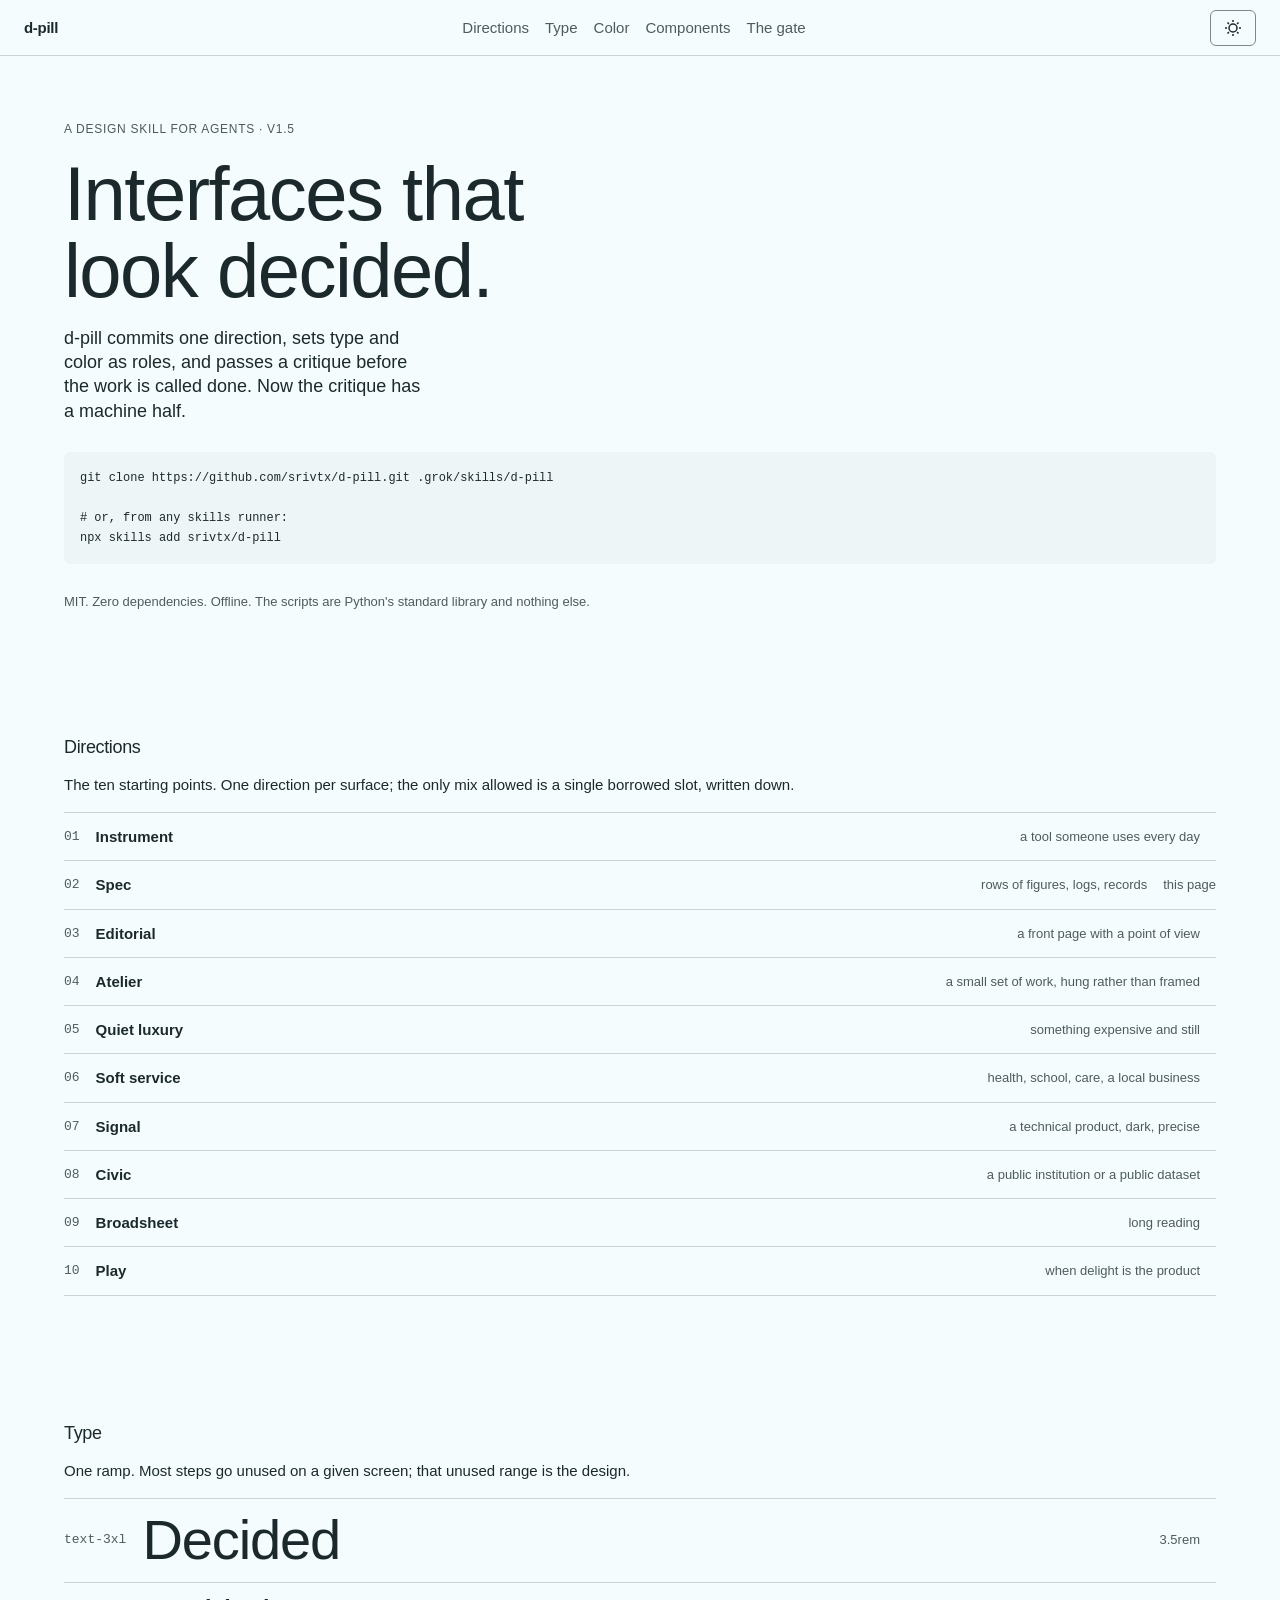
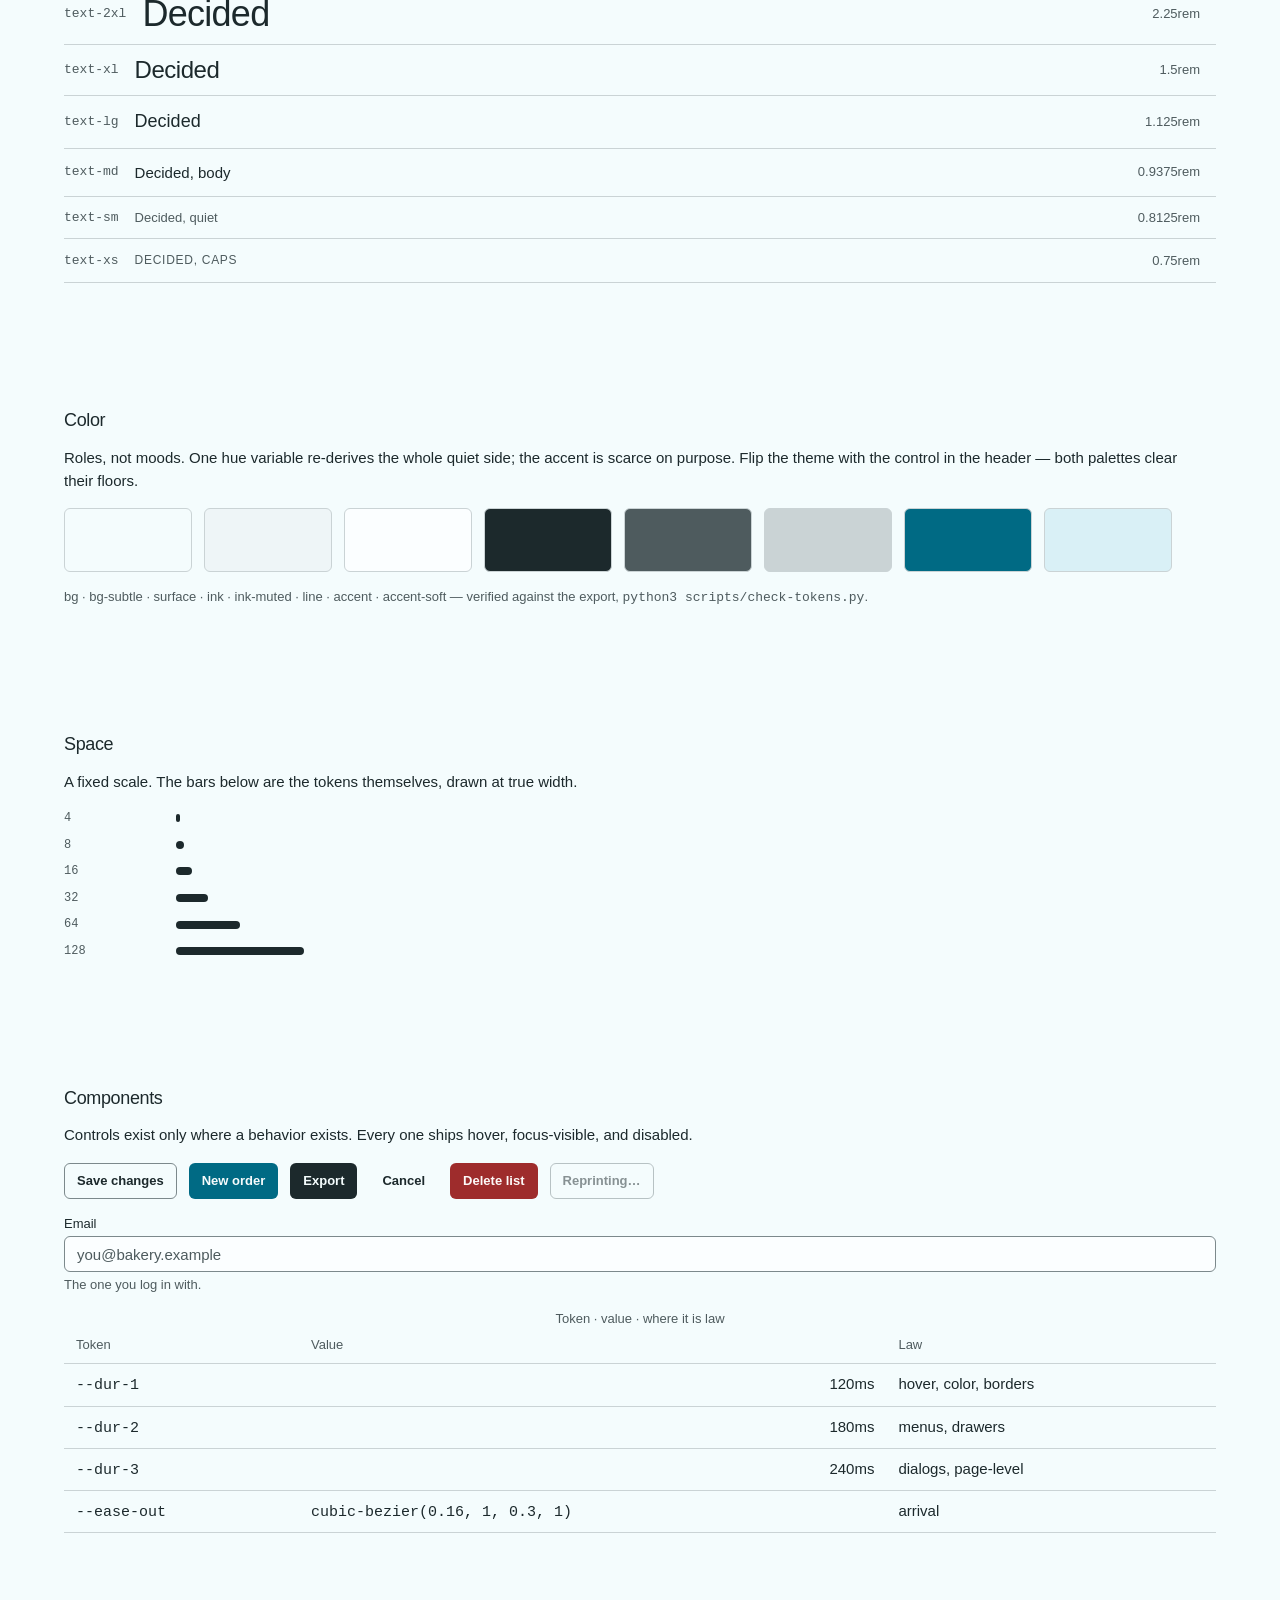
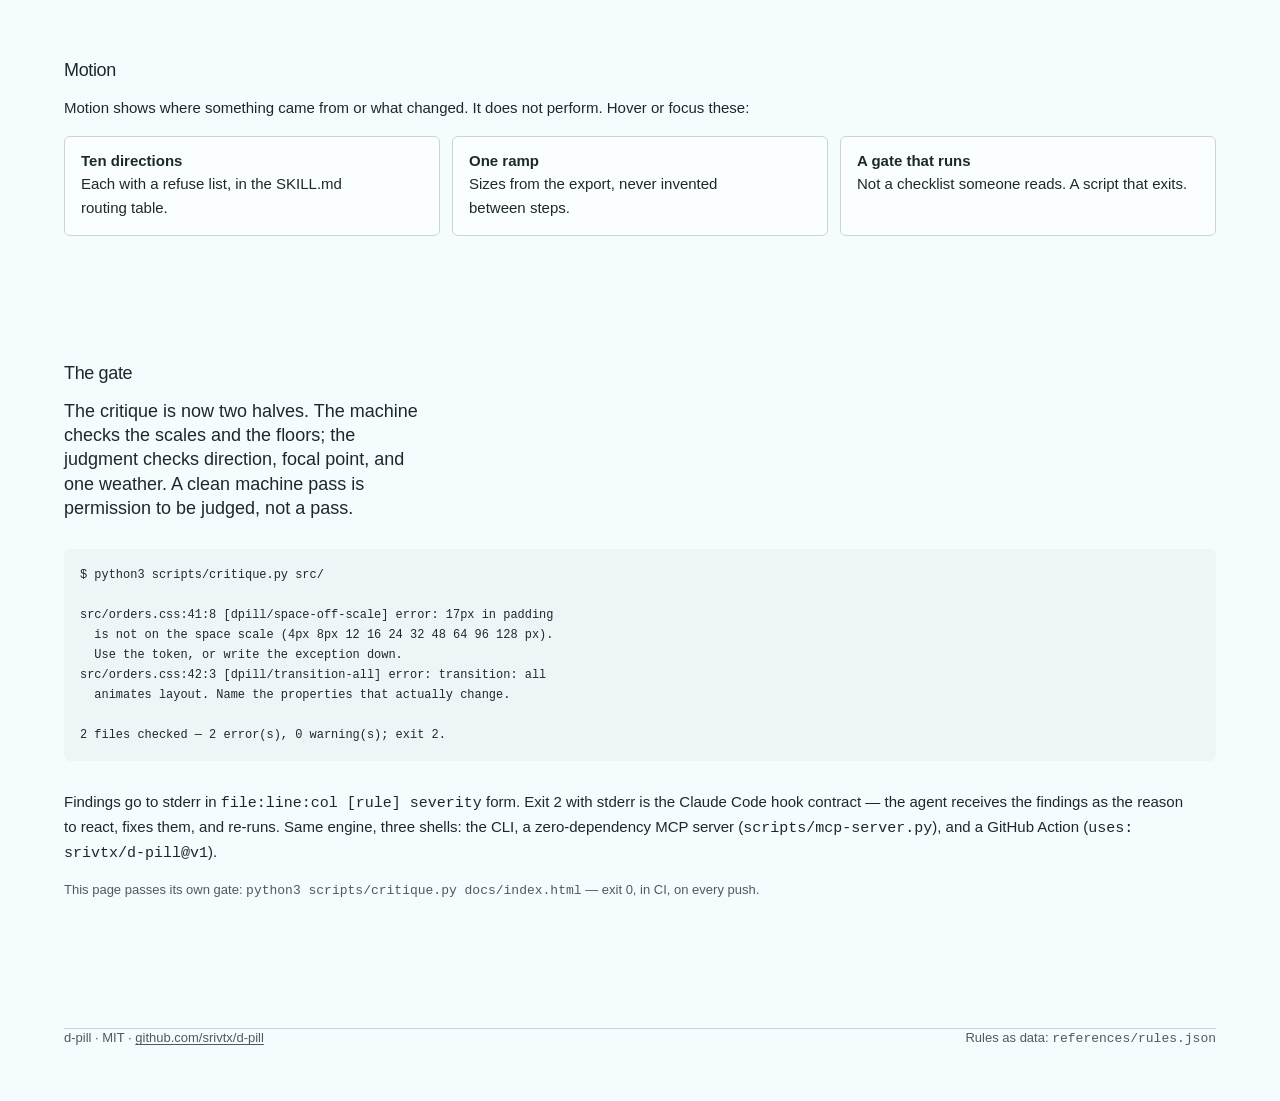
==== docs/index.html @ 6f281c2e "Make the critique executable: rules as data, the gate, three shells The machine half of the gate: sc" ====
<!DOCTYPE html>
<html lang="en">
<head>
<meta charset="utf-8">
<meta name="viewport" content="width=device-width, initial-scale=1">
<title>d-pill — a design skill for agents that build interfaces</title>
<meta name="description" content="d-pill commits a direction, sets tokens, and runs a critique gate an agent can pass. One repository: the rules, the values, and the check.">
<link rel="stylesheet" href="base.css">
<style>
  /* Direction: Spec. Rows of figures, records. Hue 215, the default.
     No literal values in this block: every number is a token. */

  .cards { display: flex; flex-wrap: wrap; gap: var(--space-3); }
  a.card {
    display: block;
    flex: 1 1 var(--space-10);
    border: var(--border);
    border-radius: var(--radius);
    background: var(--surface);
    padding: var(--space-4);
    text-decoration: none;
    transition: background var(--dur-2) var(--ease-out),
                border-color var(--dur-2) var(--ease-out);
  }
  a.card:hover, a.card:focus-visible { background: var(--bg-subtle); border-color: var(--line-strong); }
  a.card h3 { margin: 0 0 var(--space-1); }
  a.card p { margin: 0; }

  .swatches { display: flex; flex-wrap: wrap; gap: var(--space-3); }
  .swatch { width: var(--space-10); height: var(--space-8); border: var(--border); border-radius: var(--radius); }
  .sw-bg { background: var(--bg); }
  .sw-bg-subtle { background: var(--bg-subtle); }
  .sw-surface { background: var(--surface); }
  .sw-ink { background: var(--ink); }
  .sw-ink-muted { background: var(--ink-muted); }
  .sw-line { background: var(--line); }
  .sw-accent { background: var(--accent); }
  .sw-accent-soft { background: var(--accent-soft); }

  .scale { display: flex; flex-direction: column; gap: var(--space-2); }
  .step { display: flex; align-items: center; gap: var(--space-4); }
  .step span { font-family: var(--font-mono); font-size: var(--text-xs); color: var(--ink-muted); min-width: var(--space-9); }
  .bar { height: var(--space-2); background: var(--ink); border-radius: var(--radius-sm); }
  .w-1 { width: var(--space-1); } .w-2 { width: var(--space-2); }
  .w-3 { width: var(--space-3); } .w-4 { width: var(--space-4); }
  .w-5 { width: var(--space-5); } .w-6 { width: var(--space-6); }
  .w-7 { width: var(--space-7); } .w-8 { width: var(--space-8); }
  .w-9 { width: var(--space-9); } .w-10 { width: var(--space-10); }

  .t-3xl { font-size: var(--text-3xl); line-height: var(--leading-display); letter-spacing: var(--tracking-display); font-family: var(--font-display); font-weight: 500; }
  .t-2xl { font-size: var(--text-2xl); line-height: var(--leading-display); letter-spacing: var(--tracking-display); font-family: var(--font-display); font-weight: 500; }
  .t-xl { font-size: var(--text-xl); line-height: var(--leading-display); letter-spacing: var(--tracking-display); font-family: var(--font-display); font-weight: 500; }
  .t-lg { font-size: var(--text-lg); }
  .t-md { font-size: var(--text-md); }
  .t-sm { font-size: var(--text-sm); }

  pre.install { background: var(--bg-subtle); }
</style>
</head>
<body>
<a class="skip" href="#main">Skip to content</a>

<header class="topbar">
  <a class="wordmark" href="#main" aria-label="d-pill home">d-pill</a>
  <nav class="nav-links" aria-label="Sections">
    <a href="#directions">Directions</a>
    <a href="#type">Type</a>
    <a href="#color">Color</a>
    <a href="#components">Components</a>
    <a href="#gate">The gate</a>
  </nav>
  <button id="theme" aria-label="Toggle dark theme" aria-pressed="false">
    <svg viewBox="0 0 20 20" width="20" height="20" fill="none" stroke="currentColor" stroke-width="1.5" aria-hidden="true">
      <circle cx="10" cy="10" r="4"></circle>
      <path d="M10 2v2M10 16v2M2 10h2M16 10h2M4.5 4.5l1.4 1.4M14.1 14.1l1.4 1.4M15.5 4.5l-1.4 1.4M5.9 14.1L4.5 15.5"></path>
    </svg>
  </button>
</header>

<main class="frame" id="main">

<section class="section stack">
  <p class="caps">A design skill for agents · v1.5</p>
  <h1 class="display">Interfaces that<br>look decided.</h1>
  <p class="lede">d-pill commits one direction, sets type and color as roles, and passes a critique before the work is called done. Now the critique has a machine half.</p>
  <pre class="install"><code>git clone https://github.com/srivtx/d-pill.git .grok/skills/d-pill

# or, from any skills runner:
npx skills add srivtx/d-pill</code></pre>
  <p class="quiet">MIT. Zero dependencies. Offline. The scripts are Python's standard library and nothing else.</p>
</section>

<section class="section stack" id="directions">
  <h2>Directions</h2>
  <p>The ten starting points. One direction per surface; the only mix allowed is a single borrowed slot, written down.</p>
  <ul class="rows">
    <li><span class="mono quiet">01</span><strong>Instrument</strong><span class="quiet">a tool someone uses every day</span><span></span></li>
    <li><span class="mono quiet">02</span><strong>Spec</strong><span class="quiet">rows of figures, logs, records</span><span class="num quiet">this page</span></li>
    <li><span class="mono quiet">03</span><strong>Editorial</strong><span class="quiet">a front page with a point of view</span><span></span></li>
    <li><span class="mono quiet">04</span><strong>Atelier</strong><span class="quiet">a small set of work, hung rather than framed</span><span></span></li>
    <li><span class="mono quiet">05</span><strong>Quiet luxury</strong><span class="quiet">something expensive and still</span><span></span></li>
    <li><span class="mono quiet">06</span><strong>Soft service</strong><span class="quiet">health, school, care, a local business</span><span></span></li>
    <li><span class="mono quiet">07</span><strong>Signal</strong><span class="quiet">a technical product, dark, precise</span><span></span></li>
    <li><span class="mono quiet">08</span><strong>Civic</strong><span class="quiet">a public institution or a public dataset</span><span></span></li>
    <li><span class="mono quiet">09</span><strong>Broadsheet</strong><span class="quiet">long reading</span><span></span></li>
    <li><span class="mono quiet">10</span><strong>Play</strong><span class="quiet">when delight is the product</span><span></span></li>
  </ul>
</section>

<section class="section stack" id="type">
  <h2>Type</h2>
  <p>One ramp. Most steps go unused on a given screen; that unused range is the design.</p>
  <ul class="rows">
    <li><span class="mono quiet">text-3xl</span><span class="t-3xl">Decided</span><span class="quiet">3.5rem</span><span></span></li>
    <li><span class="mono quiet">text-2xl</span><span class="t-2xl">Decided</span><span class="quiet">2.25rem</span><span></span></li>
    <li><span class="mono quiet">text-xl</span><span class="t-xl">Decided</span><span class="quiet">1.5rem</span><span></span></li>
    <li><span class="mono quiet">text-lg</span><span class="t-lg">Decided</span><span class="quiet">1.125rem</span><span></span></li>
    <li><span class="mono quiet">text-md</span><span class="t-md">Decided, body</span><span class="quiet">0.9375rem</span><span></span></li>
    <li><span class="mono quiet">text-sm</span><span class="quiet t-sm">Decided, quiet</span><span class="quiet">0.8125rem</span><span></span></li>
    <li><span class="mono quiet">text-xs</span><span class="caps">DECIDED, CAPS</span><span class="quiet">0.75rem</span><span></span></li>
  </ul>
</section>

<section class="section stack" id="color">
  <h2>Color</h2>
  <p>Roles, not moods. One hue variable re-derives the whole quiet side; the accent is scarce on purpose. Flip the theme with the control in the header — both palettes clear their floors.</p>
  <div class="swatches">
    <div class="swatch sw-bg"></div>
    <div class="swatch sw-bg-subtle"></div>
    <div class="swatch sw-surface"></div>
    <div class="swatch sw-ink"></div>
    <div class="swatch sw-ink-muted"></div>
    <div class="swatch sw-line"></div>
    <div class="swatch sw-accent"></div>
    <div class="swatch sw-accent-soft"></div>
  </div>
  <p class="quiet">bg · bg-subtle · surface · ink · ink-muted · line · accent · accent-soft — verified against the export, <span class="mono">python3 scripts/check-tokens.py</span>.</p>
</section>

<section class="section stack" id="space">
  <h2>Space</h2>
  <p>A fixed scale. The bars below are the tokens themselves, drawn at true width.</p>
  <div class="scale">
    <div class="step"><span>4</span><div class="bar w-1"></div></div>
    <div class="step"><span>8</span><div class="bar w-2"></div></div>
    <div class="step"><span>16</span><div class="bar w-4"></div></div>
    <div class="step"><span>32</span><div class="bar w-6"></div></div>
    <div class="step"><span>64</span><div class="bar w-8"></div></div>
    <div class="step"><span>128</span><div class="bar w-10"></div></div>
  </div>
</section>

<section class="section stack" id="components">
  <h2>Components</h2>
  <p>Controls exist only where a behavior exists. Every one ships hover, focus-visible, and disabled.</p>
  <div class="cluster">
    <button>Save changes</button>
    <button class="primary">New order</button>
    <button class="ink">Export</button>
    <button class="ghost">Cancel</button>
    <button class="danger">Delete list</button>
    <button disabled>Reprinting…</button>
  </div>
  <div class="field">
    <label for="email">Email</label>
    <input id="email" type="email" placeholder="you@bakery.example">
    <span class="hint">The one you log in with.</span>
  </div>
  <table>
    <caption class="quiet">Token · value · where it is law</caption>
    <thead><tr><th>Token</th><th>Value</th><th>Law</th></tr></thead>
    <tbody>
      <tr><td class="mono">--dur-1</td><td class="num">120ms</td><td>hover, color, borders</td></tr>
      <tr><td class="mono">--dur-2</td><td class="num">180ms</td><td>menus, drawers</td></tr>
      <tr><td class="mono">--dur-3</td><td class="num">240ms</td><td>dialogs, page-level</td></tr>
      <tr><td class="mono">--ease-out</td><td class="mono">cubic-bezier(0.16, 1, 0.3, 1)</td><td>arrival</td></tr>
    </tbody>
  </table>
</section>

<section class="section stack" id="motion">
  <h2>Motion</h2>
  <p>Motion shows where something came from or what changed. It does not perform. Hover or focus these:</p>
  <div class="cards">
    <a class="card" href="#directions"><h3>Ten directions</h3><p>Each with a refuse list, in the SKILL.md routing table.</p></a>
    <a class="card" href="#type"><h3>One ramp</h3><p>Sizes from the export, never invented between steps.</p></a>
    <a class="card" href="#gate"><h3>A gate that runs</h3><p>Not a checklist someone reads. A script that exits.</p></a>
  </div>
</section>

<section class="section stack" id="gate">
  <h2>The gate</h2>
  <p class="lede">The critique is now two halves. The machine checks the scales and the floors; the judgment checks direction, focal point, and one weather. A clean machine pass is permission to be judged, not a pass.</p>
  <pre><code>$ python3 scripts/critique.py src/

src/orders.css:41:8 [dpill/space-off-scale] error: 17px in padding
  is not on the space scale (4px 8px 12 16 24 32 48 64 96 128 px).
  Use the token, or write the exception down.
src/orders.css:42:3 [dpill/transition-all] error: transition: all
  animates layout. Name the properties that actually change.

2 files checked — 2 error(s), 0 warning(s); exit 2.</code></pre>
  <p>Findings go to stderr in <span class="mono">file:line:col [rule] severity</span> form. Exit 2 with stderr is the Claude Code hook contract — the agent receives the findings as the reason to react, fixes them, and re-runs. Same engine, three shells: the CLI, a zero-dependency MCP server (<span class="mono">scripts/mcp-server.py</span>), and a GitHub Action (<span class="mono">uses: srivtx/d-pill@v1</span>).</p>
  <p class="quiet">This page passes its own gate: <span class="mono">python3 scripts/critique.py docs/index.html</span> — exit 0, in CI, on every push.</p>
</section>

</main>

<footer class="section frame">
  <hr>
  <p class="quiet cluster between">
    <span>d-pill · MIT · <a href="https://github.com/srivtx/d-pill">github.com/srivtx/d-pill</a></span>
    <span>Rules as data: <span class="mono">references/rules.json</span></span>
  </p>
</footer>

<script>
  var button = document.getElementById('theme');
  var root = document.documentElement;
  var set = function (dark) {
    if (dark) { root.setAttribute('data-theme', 'dark'); }
    else { root.removeAttribute('data-theme'); }
    button.setAttribute('aria-pressed', String(dark));
  };
  button.addEventListener('click', function () {
    set(root.getAttribute('data-theme') !== 'dark');
  });
  set(window.matchMedia('(prefers-color-scheme: dark)').matches);
</script>
</body>
</html>
---- docs/base.css ----
/* d-pill base. Copy into the project. Paste the direction override after this file. */

:root {
  color-scheme: light;
  --hue: 215;
  --chroma-neutral: 0.008;

  --bg: oklch(0.985 var(--chroma-neutral) var(--hue));
  --bg-subtle: oklch(0.965 var(--chroma-neutral) var(--hue));
  --surface: oklch(0.995 0.004 var(--hue));
  --ink: oklch(0.27 0.018 var(--hue));
  --ink-muted: oklch(0.46 0.016 var(--hue));
  --line: oklch(0.86 0.01 var(--hue));
  --line-strong: oklch(0.62 0.016 var(--hue));

  --accent: oklch(0.47 0.12 var(--hue));
  --accent-ink: oklch(0.985 0.005 var(--hue));
  --accent-soft: oklch(0.94 0.025 var(--hue));
  --focus: var(--accent);

  --danger: oklch(0.47 0.15 25);
  --danger-ink: oklch(0.985 0.005 25);
  --danger-soft: oklch(0.95 0.02 25);
  --ok: oklch(0.42 0.09 155);
  --warn: oklch(0.45 0.09 70);

  --font-display: "Instrument Sans", "Avenir Next", "Segoe UI", sans-serif;
  --font-text: "Instrument Sans", "Avenir Next", "Segoe UI", sans-serif;
  --font-mono: "IBM Plex Mono", ui-monospace, monospace;

  --text-xs: 0.75rem;
  --text-sm: 0.8125rem;
  --text-md: 0.9375rem;
  --text-lg: 1.125rem;
  --text-xl: 1.5rem;
  --text-2xl: 2.25rem;
  --text-3xl: 3.5rem;
  --leading-display: 1.05;
  --leading-ui: 1.35;
  --leading-body: 1.55;
  --tracking-display: -0.02em;
  --tracking-caps: 0.06em;

  --space-1: 0.25rem;
  --space-2: 0.5rem;
  --space-3: 0.75rem;
  --space-4: 1rem;
  --space-5: 1.5rem;
  --space-6: 2rem;
  --space-7: 3rem;
  --space-8: 4rem;
  --space-9: 6rem;
  --space-10: 8rem;

  --radius-sm: 4px;
  --radius: 6px;
  --radius-lg: 10px;
  --radius-full: 999px;

  --border: 1px solid var(--line);
  --border-strong: 1px solid var(--line-strong);
  --shadow-overlay: 0 16px 40px oklch(0.25 0.02 var(--hue) / 0.16);

  --dur-1: 120ms;
  --dur-2: 180ms;
  --dur-3: 240ms;
  --ease-out: cubic-bezier(0.16, 1, 0.3, 1);
  --ease-in: cubic-bezier(0.7, 0, 0.84, 0);

  --z-sticky: 10;
  --z-dropdown: 20;
  --z-drawer: 40;
  --z-dialog: 50;
  --z-toast: 60;

  --measure: 68ch;
  --page: 72rem;
  --control-h: 2.25rem;
  --header-h: 3.5rem;
  --section-pad: var(--space-8);
  --row-pad: var(--space-3);
}

html[data-theme="dark"] {
  color-scheme: dark;
  --bg: oklch(0.17 0.008 var(--hue));
  --bg-subtle: oklch(0.21 0.01 var(--hue));
  --surface: oklch(0.2 0.01 var(--hue));
  --ink: oklch(0.93 0.008 var(--hue));
  --ink-muted: oklch(0.74 0.014 var(--hue));
  --line: oklch(0.32 0.01 var(--hue));
  --line-strong: oklch(0.55 0.014 var(--hue));
  --accent: oklch(0.78 0.12 var(--hue));
  --accent-ink: oklch(0.18 0.02 var(--hue));
  --accent-soft: oklch(0.28 0.03 var(--hue));
  --danger: oklch(0.74 0.12 25);
  --danger-ink: oklch(0.18 0.03 25);
  --danger-soft: oklch(0.28 0.04 25);
  --ok: oklch(0.78 0.09 155);
  --warn: oklch(0.82 0.09 75);
  --shadow-overlay: 0 16px 40px oklch(0.05 0.01 var(--hue) / 0.55);
}

*,
*::before,
*::after { box-sizing: border-box; }

html {
  text-size-adjust: 100%;
  hanging-punctuation: first last;
  background: var(--bg);
  scroll-padding-top: calc(var(--header-h) + var(--space-4));
  scrollbar-color: var(--line-strong) transparent;
  scrollbar-width: thin;
}

body {
  margin: 0;
  min-height: 100dvh;
  background: var(--bg);
  color: var(--ink);
  font-family: var(--font-text);
  font-size: var(--text-md);
  line-height: var(--leading-body);
  letter-spacing: 0;
  font-synthesis: none;
  font-optical-sizing: auto;
  text-rendering: optimizeLegibility;
}

/* Outline is cleared on :focus only because :focus-visible draws it back. */
:focus { outline: none; }
:focus-visible {
  outline: 2px solid var(--focus);
  outline-offset: 2px;
}

::selection { background: var(--accent-soft); color: var(--ink); }

img, svg, video { display: block; max-width: 100%; }
img { border-radius: var(--radius); }

h1, h2, h3, h4, p, figure, blockquote { margin: 0; }
h1, h2, h3, h4 { scroll-margin-top: calc(var(--header-h) + var(--space-4)); }


h1, h2, h3, .display {
  font-family: var(--font-display);
  font-weight: 500;
  letter-spacing: var(--tracking-display);
  line-height: var(--leading-display);
  text-wrap: balance;
}

h1 { font-size: var(--text-xl); }
h2 { font-size: var(--text-lg); }
h3 { font-size: var(--text-md); font-weight: 600; letter-spacing: 0; }
p { text-wrap: pretty; widows: 2; orphans: 2; }

.display {
  font-size: clamp(2.75rem, 6vw, 4.75rem);
  line-height: 1.02;
}

.lede {
  max-width: 36ch;
  font-size: var(--text-lg);
  line-height: var(--leading-ui);
  color: var(--ink);
}

.quiet { color: var(--ink-muted); font-size: var(--text-sm); line-height: var(--leading-ui); }

.caps {
  font-family: var(--font-text);
  font-size: var(--text-xs);
  font-weight: 500;
  letter-spacing: var(--tracking-caps);
  text-transform: uppercase;
  color: var(--ink-muted);
}

.num { font-variant-numeric: tabular-nums; }
.mono, code, kbd, pre { font-family: var(--font-mono); }
code, kbd { font-size: 0.92em; }

pre {
  background: var(--bg-subtle);
  padding: var(--space-4);
  overflow: auto;
  border-radius: var(--radius);
  line-height: 1.5;
  font-size: var(--text-sm);
}

blockquote {
  font-family: var(--font-display);
  font-size: var(--text-xl);
  line-height: 1.25;
  letter-spacing: var(--tracking-display);
  max-width: 28ch;
}

figcaption, blockquote footer {
  font-family: var(--font-text);
  font-size: var(--text-sm);
  font-style: normal;
  letter-spacing: 0;
  color: var(--ink-muted);
}

a {
  color: inherit;
  text-underline-offset: 0.18em;
  text-decoration-skip-ink: auto;
}
button, a, summary { -webkit-tap-highlight-color: transparent; }
:where(p, li, blockquote, figcaption) a {
  text-decoration: underline;
  text-decoration-thickness: 1px;
}

hr { border: 0; border-top: var(--border); margin: 0; width: 100%; }

.skip {
  position: absolute;
  left: var(--space-4);
  top: var(--space-2);
  transform: translateY(-150%);
  background: var(--ink);
  color: var(--bg);
  padding: var(--space-2) var(--space-3);
  border-radius: var(--radius);
  z-index: var(--z-toast);
  text-decoration: none;
}
.skip:focus { transform: none; }

.shell { min-height: 100dvh; display: grid; grid-template-columns: 14rem 1fr; }
.frame { width: min(var(--page), calc(100% - var(--space-8))); margin-inline: auto; }
.work { min-width: 0; padding: var(--space-5); }
.measure { max-width: var(--measure); }
.section { padding-block: var(--section-pad); }

.stack { display: flex; flex-direction: column; gap: var(--space-4); }
.stack.tight { gap: var(--space-2); }
.stack.loose { gap: var(--space-8); }
.cluster { display: flex; flex-wrap: wrap; gap: var(--space-3); align-items: center; }
.cluster.between { justify-content: space-between; width: 100%; }
.cluster.end { justify-content: flex-end; }

.split {
  display: grid;
  grid-template-columns: 1.15fr 0.85fr;
  gap: var(--space-8);
  align-items: center;
}
.split > * { min-width: 0; }

.topbar, .nav-side {
  background: var(--bg);
  z-index: var(--z-sticky);
}
.topbar {
  display: flex;
  align-items: center;
  justify-content: space-between;
  gap: var(--space-4);
  height: calc(var(--header-h) + env(safe-area-inset-top));
  padding-top: env(safe-area-inset-top);
  padding-inline: var(--space-5);
  border-bottom: var(--border);
  position: sticky;
  top: 0;
}
.wordmark { font-weight: 600; letter-spacing: -0.02em; text-decoration: none; }
.nav-links { display: flex; gap: var(--space-4); align-items: center; }
.nav-links a { text-decoration: none; color: var(--ink-muted); }
.nav-links a:hover { color: var(--ink); }
nav a[aria-current="page"] {
  color: var(--ink);
  font-weight: 600;
  box-shadow: inset 0 -2px 0 var(--accent);
}
.nav-menu { display: none; }

.nav-side {
  display: flex;
  flex-direction: column;
  gap: var(--space-1);
  padding: var(--space-4) var(--space-3);
  border-right: var(--border);
}
.nav-side a {
  text-decoration: none;
  color: var(--ink-muted);
  padding: var(--space-2) var(--space-3);
  border-radius: var(--radius-sm);
}
.nav-side a:hover { color: var(--ink); background: var(--bg-subtle); }
.nav-side a[aria-current="page"] {
  box-shadow: none;
  background: var(--accent-soft);
  color: var(--ink);
}

.rows { list-style: none; margin: 0; padding: 0; }
.rows > li {
  display: grid;
  grid-template-columns: auto 1fr auto auto;
  gap: var(--space-4);
  align-items: center;
  min-height: var(--control-h);
  padding-block: var(--row-pad);
  border-top: var(--border);
}
.rows > li:last-child { border-bottom: var(--border); }
.rows.interactive > li { cursor: pointer; }
.rows.interactive > li:hover { background: var(--bg-subtle); }

.measure :where(ul, ol) {
  margin: 0;
  padding-inline-start: 1.15em;
  display: grid;
  gap: var(--space-2);
}

button, .btn {
  appearance: none;
  display: inline-flex;
  align-items: center;
  justify-content: center;
  gap: var(--space-2);
  height: var(--control-h);
  padding-inline: var(--space-3);
  border-radius: var(--radius);
  border: var(--border-strong);
  background: transparent;
  color: var(--ink);
  font: inherit;
  font-size: var(--text-sm);
  font-weight: 600;
  letter-spacing: 0;
  line-height: 1;
  text-decoration: none;
  cursor: pointer;
}
button:hover, .btn:hover { background: var(--bg-subtle); }
:is(button, .btn).primary {
  background: var(--accent);
  color: var(--accent-ink);
  border-color: transparent;
}
:is(button, .btn).primary:hover { background: color-mix(in oklch, var(--accent) 92%, black); }
:is(button, .btn).ink {
  background: var(--ink);
  color: var(--bg);
  border-color: transparent;
}
:is(button, .btn).ink:hover { background: color-mix(in oklch, var(--ink) 88%, var(--bg)); }
:is(button, .btn).danger {
  background: var(--danger);
  color: var(--danger-ink);
  border-color: transparent;
}
:is(button, .btn).danger:hover { background: color-mix(in oklch, var(--danger) 90%, black); }
:is(button, .btn).ghost { border-color: transparent; background: transparent; }
:is(button, .btn).ghost:hover { background: var(--bg-subtle); }
:is(button, .btn).icon { width: var(--control-h); padding-inline: 0; }
button svg, .icon svg { width: 1.25rem; height: 1.25rem; }
button:active, .btn:active { background: color-mix(in oklch, var(--ink) 8%, transparent); }
:is(button, .btn).primary:active { background: color-mix(in oklch, var(--accent) 82%, black); }
:is(button, .btn).ink:active { background: color-mix(in oklch, var(--ink) 80%, var(--bg)); }
:is(button, .btn).danger:active { background: color-mix(in oklch, var(--danger) 82%, black); }
button:disabled, button[aria-disabled="true"] { opacity: 0.5; cursor: not-allowed; }

.field { display: flex; flex-direction: column; align-items: stretch; gap: var(--space-1); }
.field > span, .field > label { font-size: var(--text-sm); font-weight: 500; line-height: var(--leading-ui); }
.hint { color: var(--ink-muted); font-size: var(--text-sm); }
.error { color: var(--danger); font-size: var(--text-sm); }

input, select, textarea {
  width: 100%;
  height: var(--control-h);
  padding-inline: var(--space-3);
  border: var(--border-strong);
  border-radius: var(--radius);
  background: var(--surface);
  color: var(--ink);
  caret-color: var(--accent);
  font: inherit;
  font-size: var(--text-md);
}
textarea { height: auto; min-height: 6.5rem; padding-block: var(--space-2); resize: vertical; }
::placeholder { color: var(--ink-muted); opacity: 1; }
input[aria-invalid="true"], textarea[aria-invalid="true"], select[aria-invalid="true"] {
  border-color: var(--danger);
}
input[type="checkbox"], input[type="radio"] {
  width: 1.05rem;
  height: 1.05rem;
  accent-color: var(--accent);
  padding: 0;
}
label.choice {
  display: flex;
  align-items: center;
  gap: var(--space-2);
  min-height: var(--control-h);
}

table { border-collapse: collapse; width: 100%; }
th, td {
  text-align: start;
  padding: var(--space-2) var(--space-3);
  border-bottom: var(--border);
  vertical-align: baseline;
}
th {
  font-size: var(--text-sm);
  font-weight: 500;
  color: var(--ink-muted);
}
td.num, th.num { text-align: end; }

dialog {
  width: min(28rem, calc(100vw - var(--space-6)));
  margin: auto;
  padding: var(--space-5);
  border: var(--border-strong);
  border-radius: var(--radius-lg);
  background: var(--surface);
  color: var(--ink);
  box-shadow: var(--shadow-overlay);
  overscroll-behavior: contain;
}
dialog.wide { width: min(40rem, calc(100vw - var(--space-6))); }
dialog::backdrop { background: oklch(0.2 0.01 var(--hue) / 0.45); }
dialog h2 { font-size: var(--text-lg); }

details.menu { position: relative; }
details.menu > summary {
  list-style: none;
  cursor: pointer;
  height: var(--control-h);
  display: inline-flex;
  align-items: center;
}
details.menu > summary::-webkit-details-marker { display: none; }
.menu-panel {
  position: absolute;
  right: 0;
  top: calc(100% + var(--space-1));
  z-index: var(--z-dropdown);
  min-width: 12rem;
  display: grid;
  gap: calc(var(--space-1) / 2);
  padding: var(--space-2);
  background: var(--surface);
  border: var(--border);
  border-radius: var(--radius);
  box-shadow: var(--shadow-overlay);
}
.menu-panel a, .menu-panel button {
  justify-content: flex-start;
  width: 100%;
  border: 0;
  background: transparent;
  padding-inline: var(--space-3);
  border-radius: var(--radius-sm);
  font-weight: 500;
}
.menu-panel a:hover, .menu-panel button:hover { background: var(--bg-subtle); }
.menu-panel button.danger { color: var(--danger); background: transparent; }
.menu-panel button.danger:hover { background: var(--danger-soft); color: var(--danger); }
details[open] .menu-panel { animation: rise var(--dur-2) var(--ease-out); }

@keyframes rise {
  from { opacity: 0; transform: translateY(-4px); }
  to { opacity: 1; transform: none; }
}

.banner {
  padding: var(--space-3) var(--space-4);
  background: var(--accent-soft);
  color: var(--ink);
  font-size: var(--text-sm);
}
.banner.danger { background: var(--danger-soft); }

.toasts {
  position: fixed;
  z-index: var(--z-toast);
  right: var(--space-5);
  bottom: calc(var(--space-5) + env(safe-area-inset-bottom));
  display: flex;
  flex-direction: column;
  gap: var(--space-2);
}
.toast {
  background: var(--ink);
  color: var(--bg);
  padding: var(--space-3) var(--space-4);
  border-radius: var(--radius);
  font-size: var(--text-sm);
}

button, .btn, a, input, select, textarea, summary {
  transition:
    background var(--dur-1) var(--ease-out),
    color var(--dur-1) var(--ease-out),
    border-color var(--dur-1) var(--ease-out);
}

/* iOS zooms focused inputs under 16px. Coarse pointers also need a 44px target. */
@media (pointer: coarse) {
  :root { --control-h: 2.75rem; }
  input, select, textarea { font-size: 1rem; }
}

@media (max-width: 720px) {
  .shell { grid-template-columns: 1fr; }
  .nav-side {
    flex-direction: row;
    overflow: auto;
    border-right: 0;
    border-bottom: var(--border);
    position: sticky;
    top: 0;
  }
  .split { grid-template-columns: 1fr; gap: var(--space-5); }
  .frame { width: min(var(--page), calc(100% - var(--space-6))); }
  .section { padding-block: min(var(--section-pad), var(--space-8)); }
  .rows > li { grid-template-columns: 1fr auto; }
  .nav-links { display: none; }
  .nav-menu { display: inline-flex; }
  .display { font-size: clamp(2.25rem, 11vw, 3.25rem); }
}

html[data-theme="dark"] :is(button, .btn).primary:hover {
  background: color-mix(in oklch, var(--accent) 88%, white);
}
html[data-theme="dark"] :is(button, .btn).danger:hover {
  background: color-mix(in oklch, var(--danger) 88%, white);
}

@media (prefers-contrast: more) {
  :root {
    --ink-muted: var(--ink);
    --line: var(--line-strong);
    --line-strong: var(--ink);
  }
}

@media (prefers-reduced-motion: reduce) {
  *, *::before, *::after {
    animation-duration: 0.01ms !important;
    animation-iteration-count: 1 !important;
    transition-duration: 0.01ms !important;
    scroll-behavior: auto !important;
  }
}
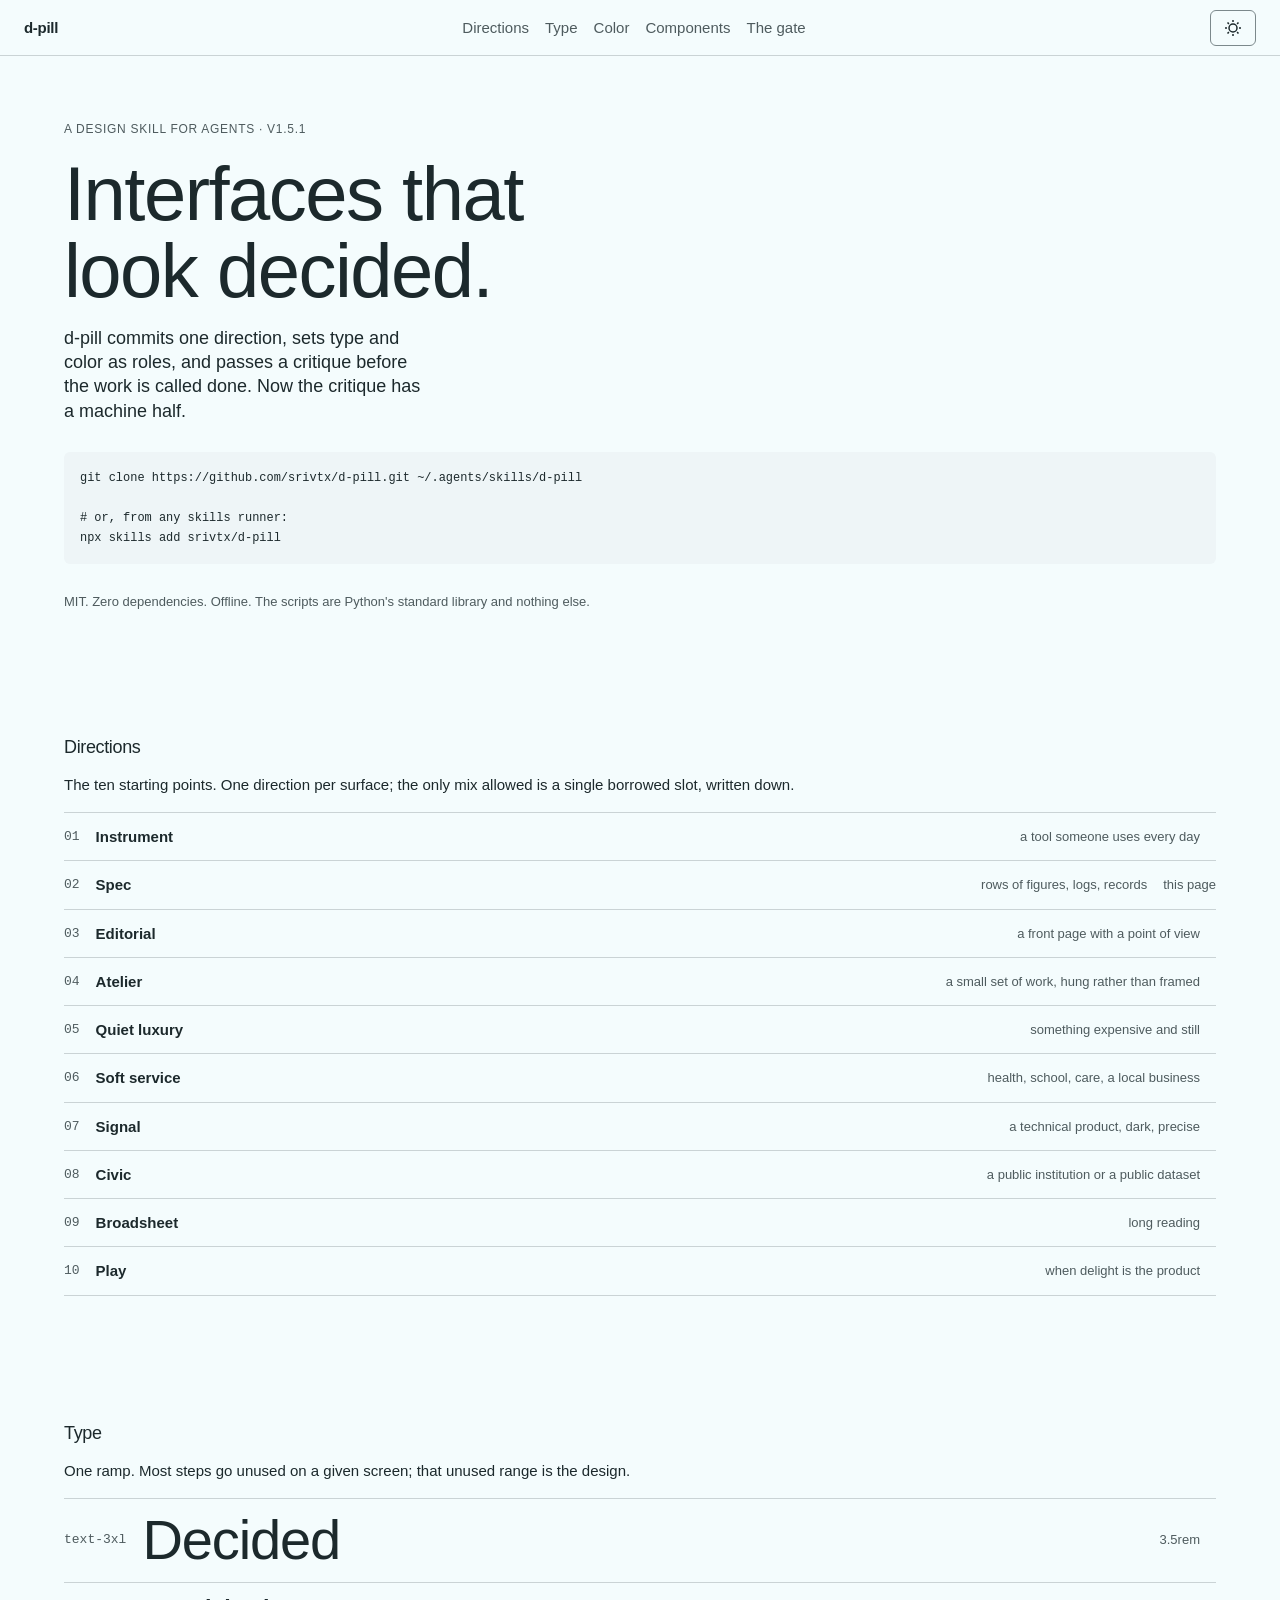
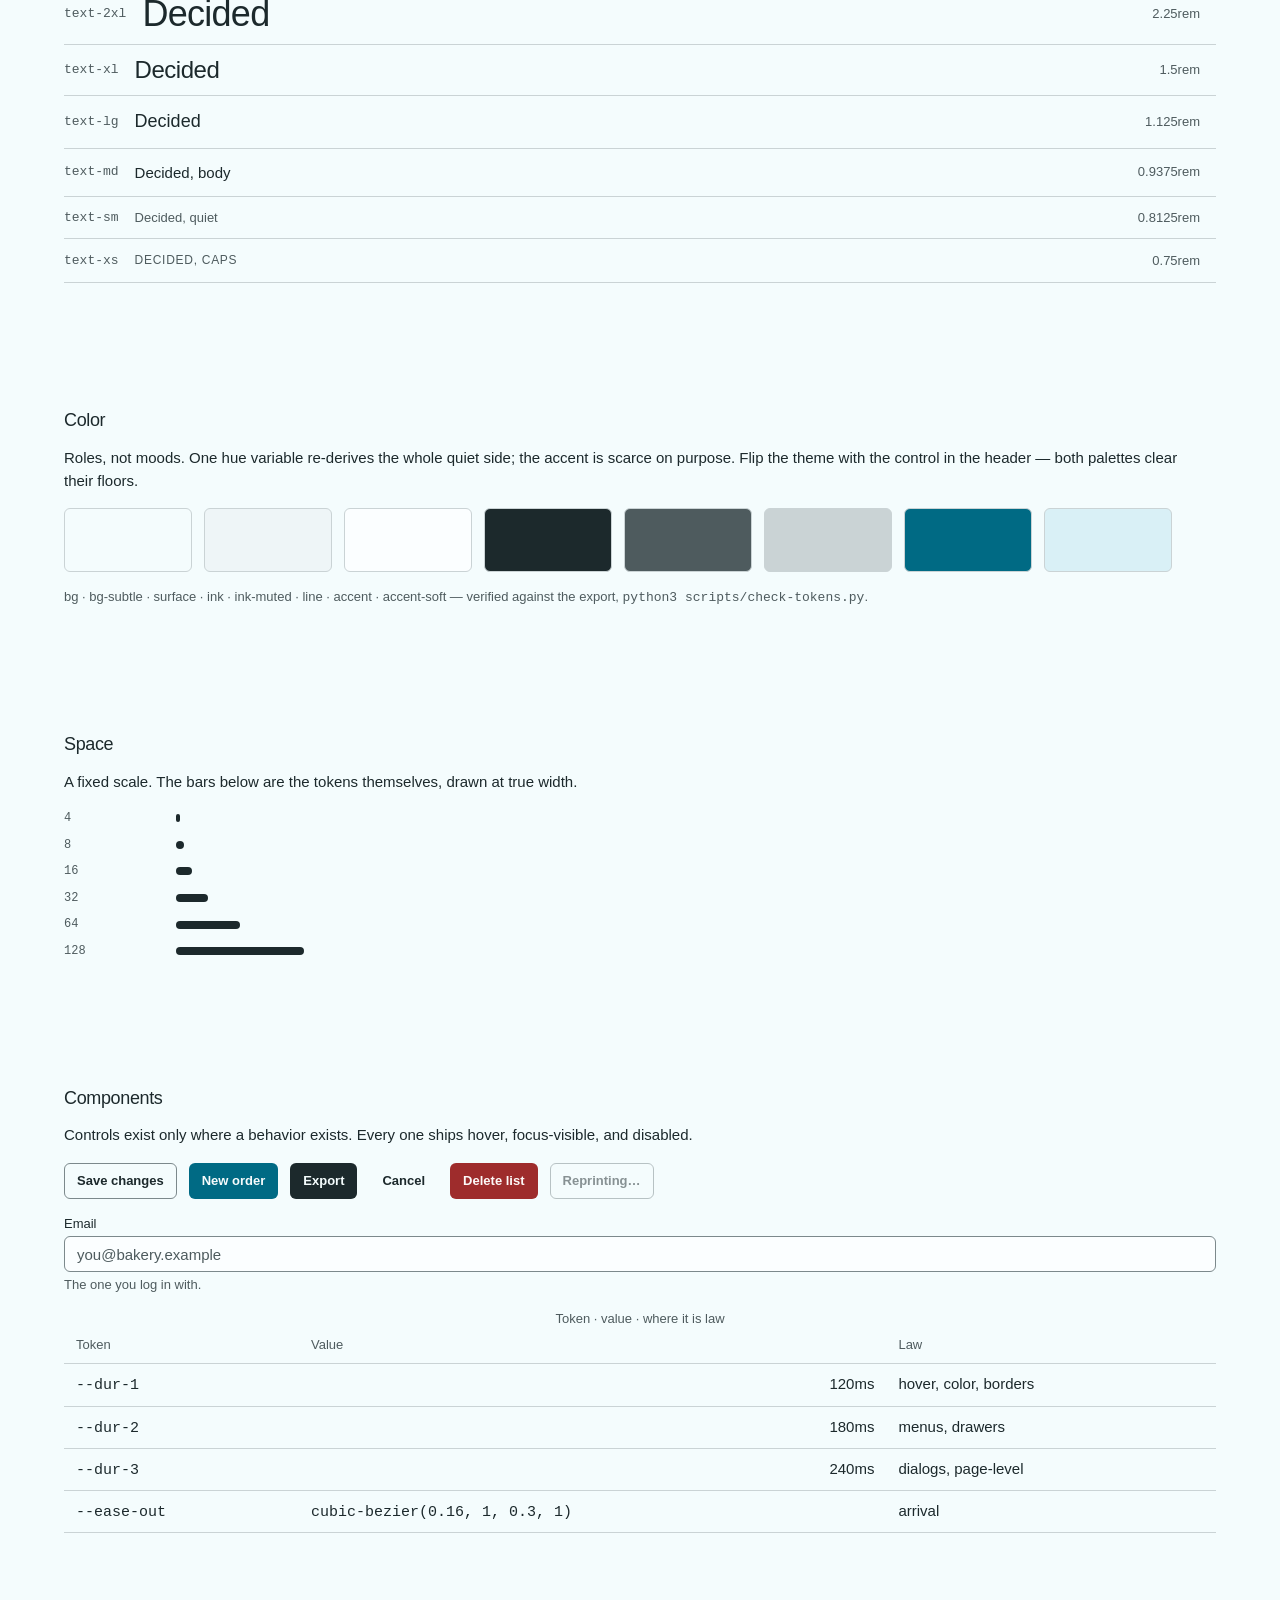
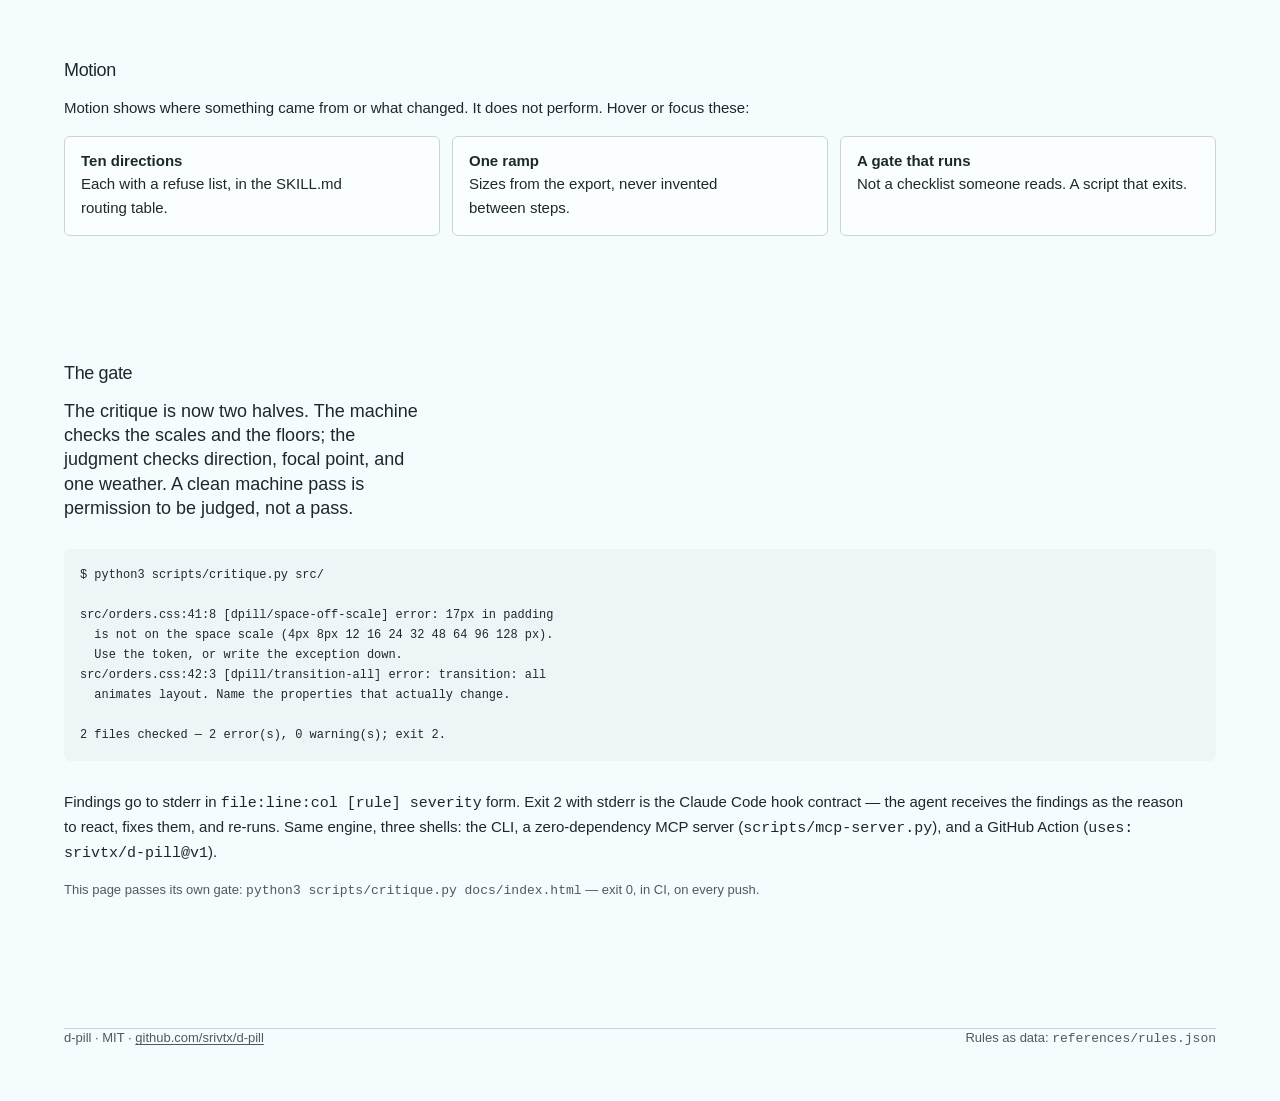
==== commit 29ea62da: "v1.5.1 — one deploy path, a stricter gate, a proof page that proves itself - The gate refuses a brok" ====
--- a/docs/index.html
+++ b/docs/index.html
@@ -80,10 +80,10 @@
 <main class="frame" id="main">
 
 <section class="section stack">
-  <p class="caps">A design skill for agents · v1.5</p>
+  <p class="caps">A design skill for agents · v1.5.1</p>
   <h1 class="display">Interfaces that<br>look decided.</h1>
   <p class="lede">d-pill commits one direction, sets type and color as roles, and passes a critique before the work is called done. Now the critique has a machine half.</p>
-  <pre class="install"><code>git clone https://github.com/srivtx/d-pill.git .grok/skills/d-pill
+  <pre class="install"><code>git clone https://github.com/srivtx/d-pill.git ~/.agents/skills/d-pill
 
 # or, from any skills runner:
 npx skills add srivtx/d-pill</code></pre>
